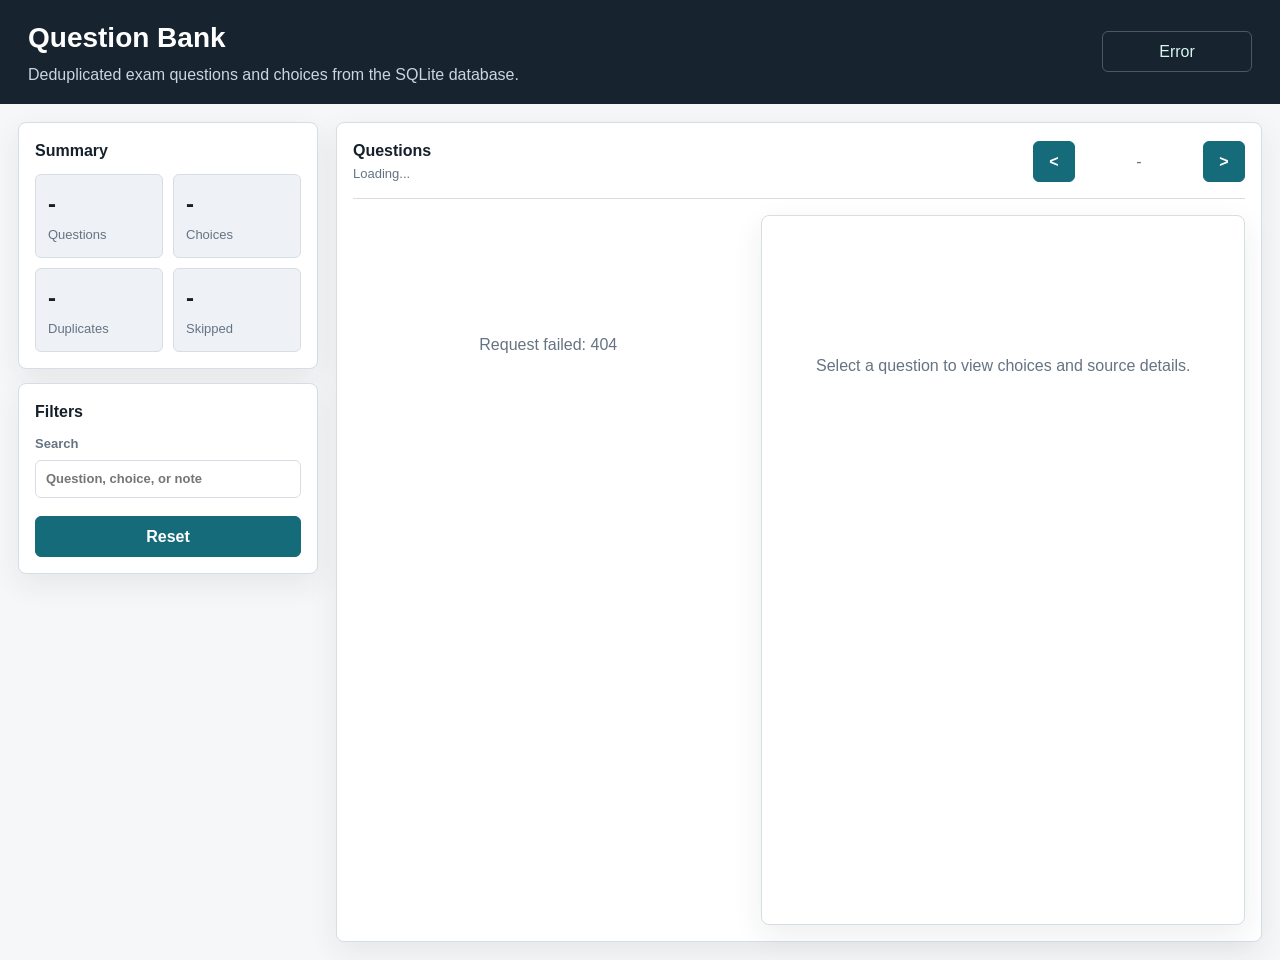
==== webapp_static/index.html @ 5f6d5f37 "Add question bank web app" ====
<!doctype html>
<html lang="en">
  <head>
    <meta charset="utf-8">
    <meta name="viewport" content="width=device-width, initial-scale=1">
    <title>Question Bank</title>
    <link rel="stylesheet" href="/styles.css">
  </head>
  <body>
    <header class="topbar">
      <div>
        <h1>Question Bank</h1>
        <p>Deduplicated exam questions and choices from the SQLite database.</p>
      </div>
      <div class="status" id="dbStatus">Loading database...</div>
    </header>

    <main class="layout">
      <aside class="sidebar">
        <section class="panel">
          <h2>Summary</h2>
          <div class="metrics">
            <div><strong id="metricQuestions">-</strong><span>Questions</span></div>
            <div><strong id="metricChoices">-</strong><span>Choices</span></div>
            <div><strong id="metricDuplicates">-</strong><span>Duplicates</span></div>
            <div><strong id="metricSkipped">-</strong><span>Skipped</span></div>
          </div>
        </section>

        <section class="panel">
          <h2>Filters</h2>
          <label>
            Search
            <input id="searchInput" type="search" placeholder="Question, choice, or note">
          </label>
          <button id="resetButton" type="button">Reset</button>
        </section>
      </aside>

      <section class="content">
        <div class="toolbar">
          <div>
            <h2 id="resultTitle">Questions</h2>
            <p id="resultMeta">Loading...</p>
          </div>
          <div class="pager">
            <button id="prevPage" type="button" aria-label="Previous page">&lt;</button>
            <span id="pageInfo">-</span>
            <button id="nextPage" type="button" aria-label="Next page">&gt;</button>
          </div>
        </div>

        <div class="workspace">
          <div class="question-list" id="questionList"></div>
          <article class="detail" id="questionDetail">
            <div class="empty-state">Select a question to view choices and source details.</div>
          </article>
        </div>
      </section>
    </main>

    <script src="/app.js"></script>
  </body>
</html>
---- styles.css ----
:root {
  color-scheme: light;
  --bg: #f6f7f9;
  --surface: #ffffff;
  --surface-strong: #eef2f6;
  --border: #d7dde5;
  --text: #16202a;
  --muted: #667382;
  --accent: #166b7a;
  --accent-strong: #0f5663;
  --good: #0f7a4d;
  --warn: #a45d00;
  --shadow: 0 10px 30px rgba(22, 32, 42, 0.08);
}

* {
  box-sizing: border-box;
}

body {
  margin: 0;
  background: var(--bg);
  color: var(--text);
  font-family: "Segoe UI", Tahoma, sans-serif;
  line-height: 1.45;
}

.topbar {
  display: flex;
  align-items: center;
  justify-content: space-between;
  gap: 20px;
  min-height: 92px;
  padding: 18px 28px;
  background: #17232f;
  color: #ffffff;
}

h1,
h2,
p {
  margin: 0;
}

h1 {
  font-size: 28px;
  font-weight: 700;
}

h2 {
  font-size: 16px;
  font-weight: 700;
}

.topbar p {
  margin-top: 4px;
  color: #cbd5df;
}

.status {
  min-width: 150px;
  padding: 8px 12px;
  border: 1px solid rgba(255, 255, 255, 0.24);
  border-radius: 6px;
  color: #d7f7ef;
  text-align: center;
}

.layout {
  display: grid;
  grid-template-columns: 300px minmax(0, 1fr);
  gap: 18px;
  padding: 18px;
}

.sidebar {
  display: flex;
  flex-direction: column;
  gap: 14px;
}

.panel,
.content,
.detail,
dialog {
  background: var(--surface);
  border: 1px solid var(--border);
  border-radius: 8px;
  box-shadow: var(--shadow);
}

.panel {
  padding: 16px;
}

.panel h2 {
  margin-bottom: 12px;
}

.metrics {
  display: grid;
  grid-template-columns: repeat(2, minmax(0, 1fr));
  gap: 10px;
}

.metrics div {
  min-height: 72px;
  padding: 12px;
  border: 1px solid var(--border);
  border-radius: 6px;
  background: var(--surface-strong);
}

.metrics strong {
  display: block;
  font-size: 24px;
}

.metrics span {
  color: var(--muted);
  font-size: 13px;
}

label {
  display: block;
  margin-bottom: 12px;
  color: var(--muted);
  font-size: 13px;
  font-weight: 600;
}

input,
select,
button {
  width: 100%;
  min-height: 38px;
  margin-top: 6px;
  border: 1px solid var(--border);
  border-radius: 6px;
  font: inherit;
}

input,
select {
  padding: 8px 10px;
  color: var(--text);
  background: #ffffff;
}

button {
  padding: 8px 12px;
  border-color: var(--accent);
  background: var(--accent);
  color: #ffffff;
  cursor: pointer;
  font-weight: 700;
}

button:hover {
  background: var(--accent-strong);
}

button:disabled {
  border-color: #bcc5cf;
  background: #c8d0d9;
  cursor: not-allowed;
}

button.secondary {
  border-color: var(--border);
  background: #ffffff;
  color: var(--text);
}

button.secondary:hover {
  border-color: var(--accent);
  color: var(--accent);
}

.content {
  min-width: 0;
  padding: 16px;
}

.toolbar {
  display: flex;
  justify-content: space-between;
  gap: 16px;
  padding-bottom: 14px;
  border-bottom: 1px solid var(--border);
}

.toolbar p {
  margin-top: 3px;
  color: var(--muted);
  font-size: 13px;
}

.pager {
  display: grid;
  grid-template-columns: 42px 112px 42px;
  align-items: center;
  gap: 8px;
}

.pager button {
  margin: 0;
  min-height: 34px;
}

.pager span {
  color: var(--muted);
  text-align: center;
  white-space: nowrap;
}

.workspace {
  display: grid;
  grid-template-columns: minmax(300px, 44%) minmax(0, 1fr);
  gap: 16px;
  margin-top: 16px;
  min-height: calc(100vh - 190px);
}

.question-list {
  display: flex;
  flex-direction: column;
  gap: 8px;
  min-width: 0;
  max-height: calc(100vh - 206px);
  overflow: auto;
  padding-right: 2px;
}

.question-item {
  width: 100%;
  margin: 0;
  padding: 12px;
  border: 1px solid var(--border);
  border-radius: 8px;
  background: #ffffff;
  color: var(--text);
  text-align: left;
  box-shadow: none;
}

.question-item:hover,
.question-item.active {
  border-color: var(--accent);
  background: #edf9fb;
}

.question-line {
  display: -webkit-box;
  overflow: hidden;
  -webkit-line-clamp: 2;
  -webkit-box-orient: vertical;
  font-weight: 650;
}

.meta {
  display: flex;
  flex-wrap: wrap;
  gap: 8px;
  margin-top: 8px;
  color: var(--muted);
  font-size: 12px;
}

.badge {
  display: inline-flex;
  align-items: center;
  min-height: 24px;
  padding: 2px 8px;
  border-radius: 999px;
  background: var(--surface-strong);
  color: var(--text);
  font-size: 12px;
  font-weight: 700;
}

.answer {
  background: #e4f5ec;
  color: var(--good);
}

.detail {
  min-width: 0;
  padding: 20px;
  overflow: auto;
}

.empty-state {
  display: grid;
  min-height: 260px;
  place-items: center;
  color: var(--muted);
  text-align: center;
}

.detail h2 {
  margin-bottom: 10px;
  font-size: 20px;
}

.questionText {
  margin-bottom: 16px;
  font-size: 18px;
  font-weight: 650;
}

.choiceList {
  display: grid;
  gap: 9px;
  margin: 0 0 16px;
  padding: 0;
  list-style: none;
}

.choiceList li {
  display: grid;
  grid-template-columns: 36px minmax(0, 1fr);
  gap: 10px;
  align-items: start;
  padding: 10px;
  border: 1px solid var(--border);
  border-radius: 6px;
}

.choiceList li.correct {
  border-color: #86caa6;
  background: #eefaf4;
}

.choiceLabel {
  display: inline-grid;
  width: 28px;
  height: 28px;
  place-items: center;
  border-radius: 50%;
  background: var(--surface-strong);
  font-weight: 800;
}

.sectionTitle {
  margin: 18px 0 8px;
  color: var(--muted);
  font-size: 13px;
  font-weight: 800;
  text-transform: uppercase;
}

.note {
  padding: 12px;
  border-left: 4px solid var(--accent);
  background: #f1f7f8;
  border-radius: 4px;
}

dialog {
  width: min(860px, calc(100vw - 28px));
  max-height: min(760px, calc(100vh - 28px));
  padding: 0;
}

dialog::backdrop {
  background: rgba(12, 18, 24, 0.45);
}

.dialogHeader {
  display: flex;
  align-items: center;
  justify-content: space-between;
  gap: 12px;
  padding: 14px 16px;
  border-bottom: 1px solid var(--border);
}

.dialogHeader button {
  width: 38px;
  margin: 0;
  background: #ffffff;
  color: var(--text);
  border-color: var(--border);
}

.dialogBody {
  display: grid;
  gap: 10px;
  max-height: 640px;
  overflow: auto;
  padding: 16px;
}

.logItem {
  padding: 12px;
  border: 1px solid var(--border);
  border-radius: 8px;
}

.logItem p {
  margin-top: 6px;
}

@media (max-width: 980px) {
  .layout,
  .workspace {
    grid-template-columns: 1fr;
  }

  .question-list {
    max-height: none;
  }
}

@media (max-width: 640px) {
  .topbar,
  .toolbar {
    align-items: stretch;
    flex-direction: column;
  }

  .layout {
    padding: 12px;
  }

  .pager {
    grid-template-columns: 42px 1fr 42px;
  }
}
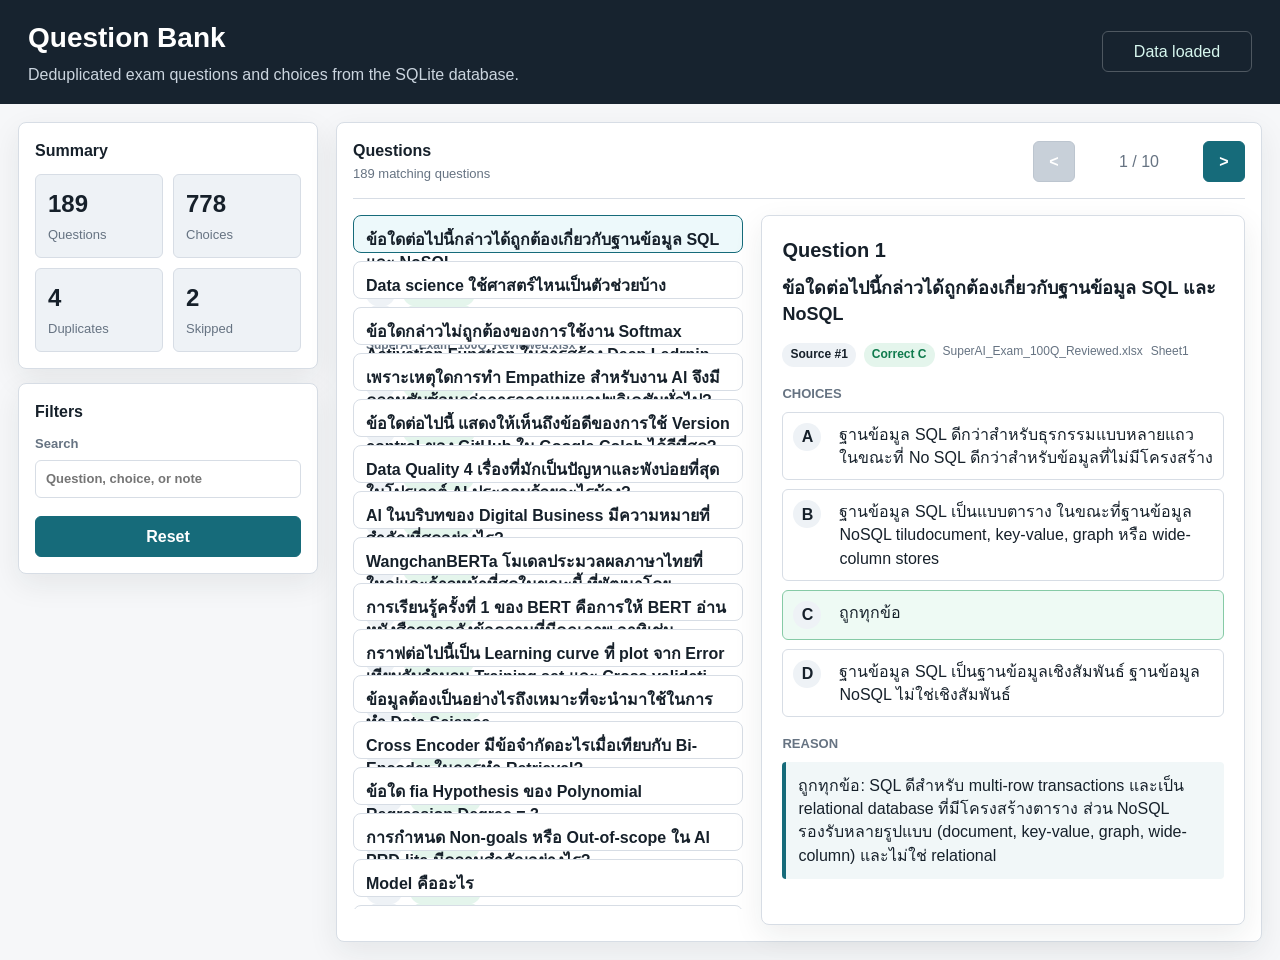
==== commit 9a087856: "Use relative asset paths for Pages" ====
--- a/webapp_static/index.html
+++ b/webapp_static/index.html
@@ -4,7 +4,7 @@
     <meta charset="utf-8">
     <meta name="viewport" content="width=device-width, initial-scale=1">
     <title>Question Bank</title>
-    <link rel="stylesheet" href="/styles.css">
+    <link rel="stylesheet" href="styles.css">
   </head>
   <body>
     <header class="topbar">
@@ -59,6 +59,6 @@
       </section>
     </main>
 
-    <script src="/app.js"></script>
+    <script src="app.js"></script>
   </body>
 </html>
--- a/webapp_static/styles.css
+++ b/webapp_static/styles.css
@@ -0,0 +1,430 @@
+:root {
+  color-scheme: light;
+  --bg: #f6f7f9;
+  --surface: #ffffff;
+  --surface-strong: #eef2f6;
+  --border: #d7dde5;
+  --text: #16202a;
+  --muted: #667382;
+  --accent: #166b7a;
+  --accent-strong: #0f5663;
+  --good: #0f7a4d;
+  --warn: #a45d00;
+  --shadow: 0 10px 30px rgba(22, 32, 42, 0.08);
+}
+
+* {
+  box-sizing: border-box;
+}
+
+body {
+  margin: 0;
+  background: var(--bg);
+  color: var(--text);
+  font-family: "Segoe UI", Tahoma, sans-serif;
+  line-height: 1.45;
+}
+
+.topbar {
+  display: flex;
+  align-items: center;
+  justify-content: space-between;
+  gap: 20px;
+  min-height: 92px;
+  padding: 18px 28px;
+  background: #17232f;
+  color: #ffffff;
+}
+
+h1,
+h2,
+p {
+  margin: 0;
+}
+
+h1 {
+  font-size: 28px;
+  font-weight: 700;
+}
+
+h2 {
+  font-size: 16px;
+  font-weight: 700;
+}
+
+.topbar p {
+  margin-top: 4px;
+  color: #cbd5df;
+}
+
+.status {
+  min-width: 150px;
+  padding: 8px 12px;
+  border: 1px solid rgba(255, 255, 255, 0.24);
+  border-radius: 6px;
+  color: #d7f7ef;
+  text-align: center;
+}
+
+.layout {
+  display: grid;
+  grid-template-columns: 300px minmax(0, 1fr);
+  gap: 18px;
+  padding: 18px;
+}
+
+.sidebar {
+  display: flex;
+  flex-direction: column;
+  gap: 14px;
+}
+
+.panel,
+.content,
+.detail,
+dialog {
+  background: var(--surface);
+  border: 1px solid var(--border);
+  border-radius: 8px;
+  box-shadow: var(--shadow);
+}
+
+.panel {
+  padding: 16px;
+}
+
+.panel h2 {
+  margin-bottom: 12px;
+}
+
+.metrics {
+  display: grid;
+  grid-template-columns: repeat(2, minmax(0, 1fr));
+  gap: 10px;
+}
+
+.metrics div {
+  min-height: 72px;
+  padding: 12px;
+  border: 1px solid var(--border);
+  border-radius: 6px;
+  background: var(--surface-strong);
+}
+
+.metrics strong {
+  display: block;
+  font-size: 24px;
+}
+
+.metrics span {
+  color: var(--muted);
+  font-size: 13px;
+}
+
+label {
+  display: block;
+  margin-bottom: 12px;
+  color: var(--muted);
+  font-size: 13px;
+  font-weight: 600;
+}
+
+input,
+select,
+button {
+  width: 100%;
+  min-height: 38px;
+  margin-top: 6px;
+  border: 1px solid var(--border);
+  border-radius: 6px;
+  font: inherit;
+}
+
+input,
+select {
+  padding: 8px 10px;
+  color: var(--text);
+  background: #ffffff;
+}
+
+button {
+  padding: 8px 12px;
+  border-color: var(--accent);
+  background: var(--accent);
+  color: #ffffff;
+  cursor: pointer;
+  font-weight: 700;
+}
+
+button:hover {
+  background: var(--accent-strong);
+}
+
+button:disabled {
+  border-color: #bcc5cf;
+  background: #c8d0d9;
+  cursor: not-allowed;
+}
+
+button.secondary {
+  border-color: var(--border);
+  background: #ffffff;
+  color: var(--text);
+}
+
+button.secondary:hover {
+  border-color: var(--accent);
+  color: var(--accent);
+}
+
+.content {
+  min-width: 0;
+  padding: 16px;
+}
+
+.toolbar {
+  display: flex;
+  justify-content: space-between;
+  gap: 16px;
+  padding-bottom: 14px;
+  border-bottom: 1px solid var(--border);
+}
+
+.toolbar p {
+  margin-top: 3px;
+  color: var(--muted);
+  font-size: 13px;
+}
+
+.pager {
+  display: grid;
+  grid-template-columns: 42px 112px 42px;
+  align-items: center;
+  gap: 8px;
+}
+
+.pager button {
+  margin: 0;
+  min-height: 34px;
+}
+
+.pager span {
+  color: var(--muted);
+  text-align: center;
+  white-space: nowrap;
+}
+
+.workspace {
+  display: grid;
+  grid-template-columns: minmax(300px, 44%) minmax(0, 1fr);
+  gap: 16px;
+  margin-top: 16px;
+  min-height: calc(100vh - 190px);
+}
+
+.question-list {
+  display: flex;
+  flex-direction: column;
+  gap: 8px;
+  min-width: 0;
+  max-height: calc(100vh - 206px);
+  overflow: auto;
+  padding-right: 2px;
+}
+
+.question-item {
+  width: 100%;
+  margin: 0;
+  padding: 12px;
+  border: 1px solid var(--border);
+  border-radius: 8px;
+  background: #ffffff;
+  color: var(--text);
+  text-align: left;
+  box-shadow: none;
+}
+
+.question-item:hover,
+.question-item.active {
+  border-color: var(--accent);
+  background: #edf9fb;
+}
+
+.question-line {
+  display: -webkit-box;
+  overflow: hidden;
+  -webkit-line-clamp: 2;
+  -webkit-box-orient: vertical;
+  font-weight: 650;
+}
+
+.meta {
+  display: flex;
+  flex-wrap: wrap;
+  gap: 8px;
+  margin-top: 8px;
+  color: var(--muted);
+  font-size: 12px;
+}
+
+.badge {
+  display: inline-flex;
+  align-items: center;
+  min-height: 24px;
+  padding: 2px 8px;
+  border-radius: 999px;
+  background: var(--surface-strong);
+  color: var(--text);
+  font-size: 12px;
+  font-weight: 700;
+}
+
+.answer {
+  background: #e4f5ec;
+  color: var(--good);
+}
+
+.detail {
+  min-width: 0;
+  padding: 20px;
+  overflow: auto;
+}
+
+.empty-state {
+  display: grid;
+  min-height: 260px;
+  place-items: center;
+  color: var(--muted);
+  text-align: center;
+}
+
+.detail h2 {
+  margin-bottom: 10px;
+  font-size: 20px;
+}
+
+.questionText {
+  margin-bottom: 16px;
+  font-size: 18px;
+  font-weight: 650;
+}
+
+.choiceList {
+  display: grid;
+  gap: 9px;
+  margin: 0 0 16px;
+  padding: 0;
+  list-style: none;
+}
+
+.choiceList li {
+  display: grid;
+  grid-template-columns: 36px minmax(0, 1fr);
+  gap: 10px;
+  align-items: start;
+  padding: 10px;
+  border: 1px solid var(--border);
+  border-radius: 6px;
+}
+
+.choiceList li.correct {
+  border-color: #86caa6;
+  background: #eefaf4;
+}
+
+.choiceLabel {
+  display: inline-grid;
+  width: 28px;
+  height: 28px;
+  place-items: center;
+  border-radius: 50%;
+  background: var(--surface-strong);
+  font-weight: 800;
+}
+
+.sectionTitle {
+  margin: 18px 0 8px;
+  color: var(--muted);
+  font-size: 13px;
+  font-weight: 800;
+  text-transform: uppercase;
+}
+
+.note {
+  padding: 12px;
+  border-left: 4px solid var(--accent);
+  background: #f1f7f8;
+  border-radius: 4px;
+}
+
+dialog {
+  width: min(860px, calc(100vw - 28px));
+  max-height: min(760px, calc(100vh - 28px));
+  padding: 0;
+}
+
+dialog::backdrop {
+  background: rgba(12, 18, 24, 0.45);
+}
+
+.dialogHeader {
+  display: flex;
+  align-items: center;
+  justify-content: space-between;
+  gap: 12px;
+  padding: 14px 16px;
+  border-bottom: 1px solid var(--border);
+}
+
+.dialogHeader button {
+  width: 38px;
+  margin: 0;
+  background: #ffffff;
+  color: var(--text);
+  border-color: var(--border);
+}
+
+.dialogBody {
+  display: grid;
+  gap: 10px;
+  max-height: 640px;
+  overflow: auto;
+  padding: 16px;
+}
+
+.logItem {
+  padding: 12px;
+  border: 1px solid var(--border);
+  border-radius: 8px;
+}
+
+.logItem p {
+  margin-top: 6px;
+}
+
+@media (max-width: 980px) {
+  .layout,
+  .workspace {
+    grid-template-columns: 1fr;
+  }
+
+  .question-list {
+    max-height: none;
+  }
+}
+
+@media (max-width: 640px) {
+  .topbar,
+  .toolbar {
+    align-items: stretch;
+    flex-direction: column;
+  }
+
+  .layout {
+    padding: 12px;
+  }
+
+  .pager {
+    grid-template-columns: 42px 1fr 42px;
+  }
+}
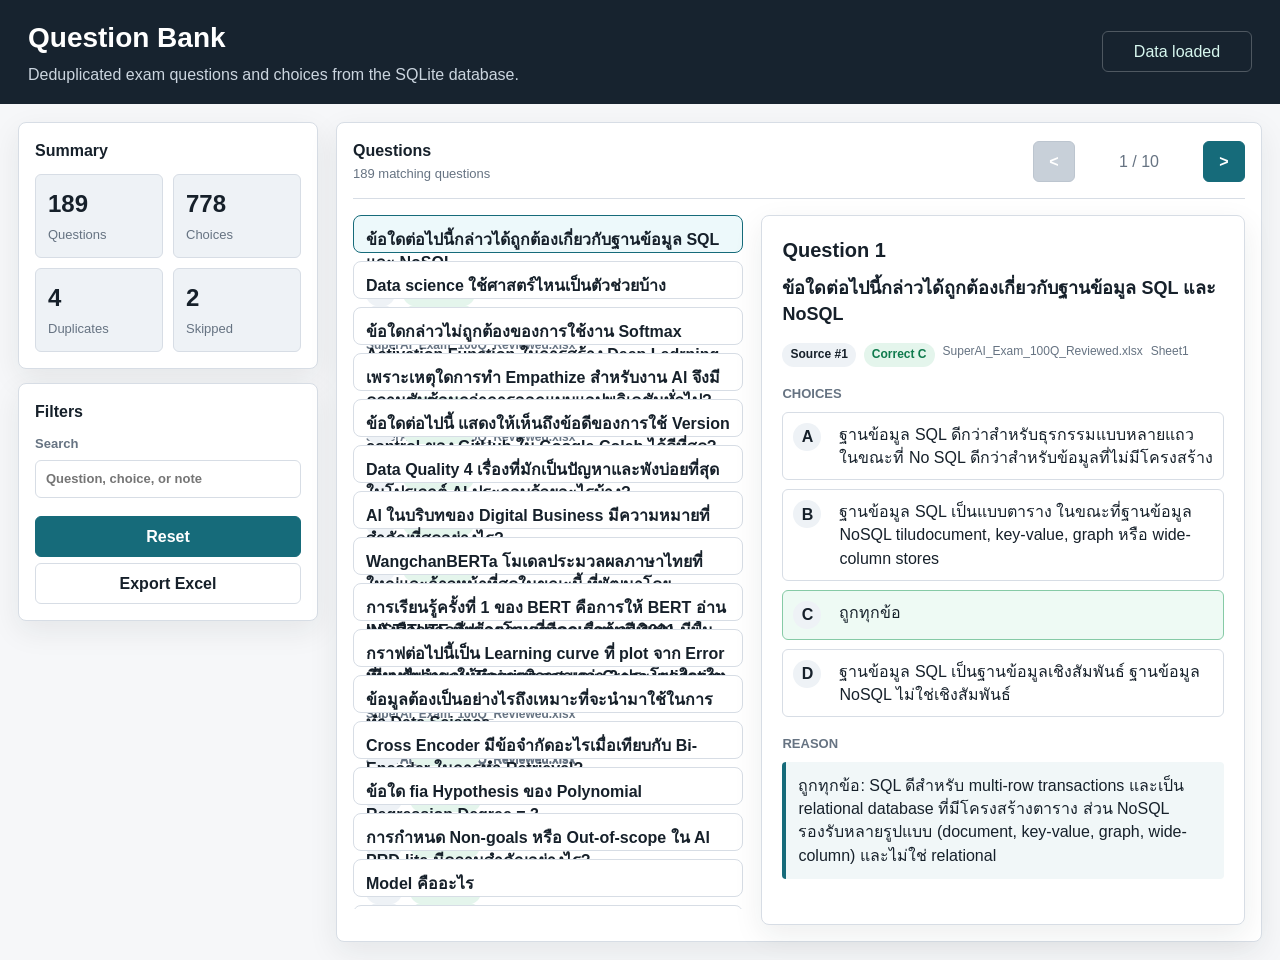
==== commit 3261bd3d: "Add Excel export and improve question wrapping" ====
--- a/webapp_static/index.html
+++ b/webapp_static/index.html
@@ -34,6 +34,7 @@
             <input id="searchInput" type="search" placeholder="Question, choice, or note">
           </label>
           <button id="resetButton" type="button">Reset</button>
+          <button id="exportButton" class="secondary" type="button">Export Excel</button>
         </section>
       </aside>
 
--- a/webapp_static/styles.css
+++ b/webapp_static/styles.css
@@ -225,6 +225,7 @@
 .question-list {
   display: flex;
   flex-direction: column;
+  align-items: stretch;
   gap: 8px;
   min-width: 0;
   max-height: calc(100vh - 206px);
@@ -233,7 +234,10 @@
 }
 
 .question-item {
+  box-sizing: border-box;
   width: 100%;
+  max-width: 100%;
+  min-width: 0;
   margin: 0;
   padding: 12px;
   border: 1px solid var(--border);
@@ -242,6 +246,9 @@
   color: var(--text);
   text-align: left;
   box-shadow: none;
+  white-space: normal;
+  overflow-wrap: anywhere;
+  word-break: break-word;
 }
 
 .question-item:hover,
@@ -251,10 +258,11 @@
 }
 
 .question-line {
-  display: -webkit-box;
-  overflow: hidden;
-  -webkit-line-clamp: 2;
-  -webkit-box-orient: vertical;
+  display: block;
+  overflow: visible;
+  white-space: normal;
+  overflow-wrap: anywhere;
+  word-break: break-word;
   font-weight: 650;
 }
 
